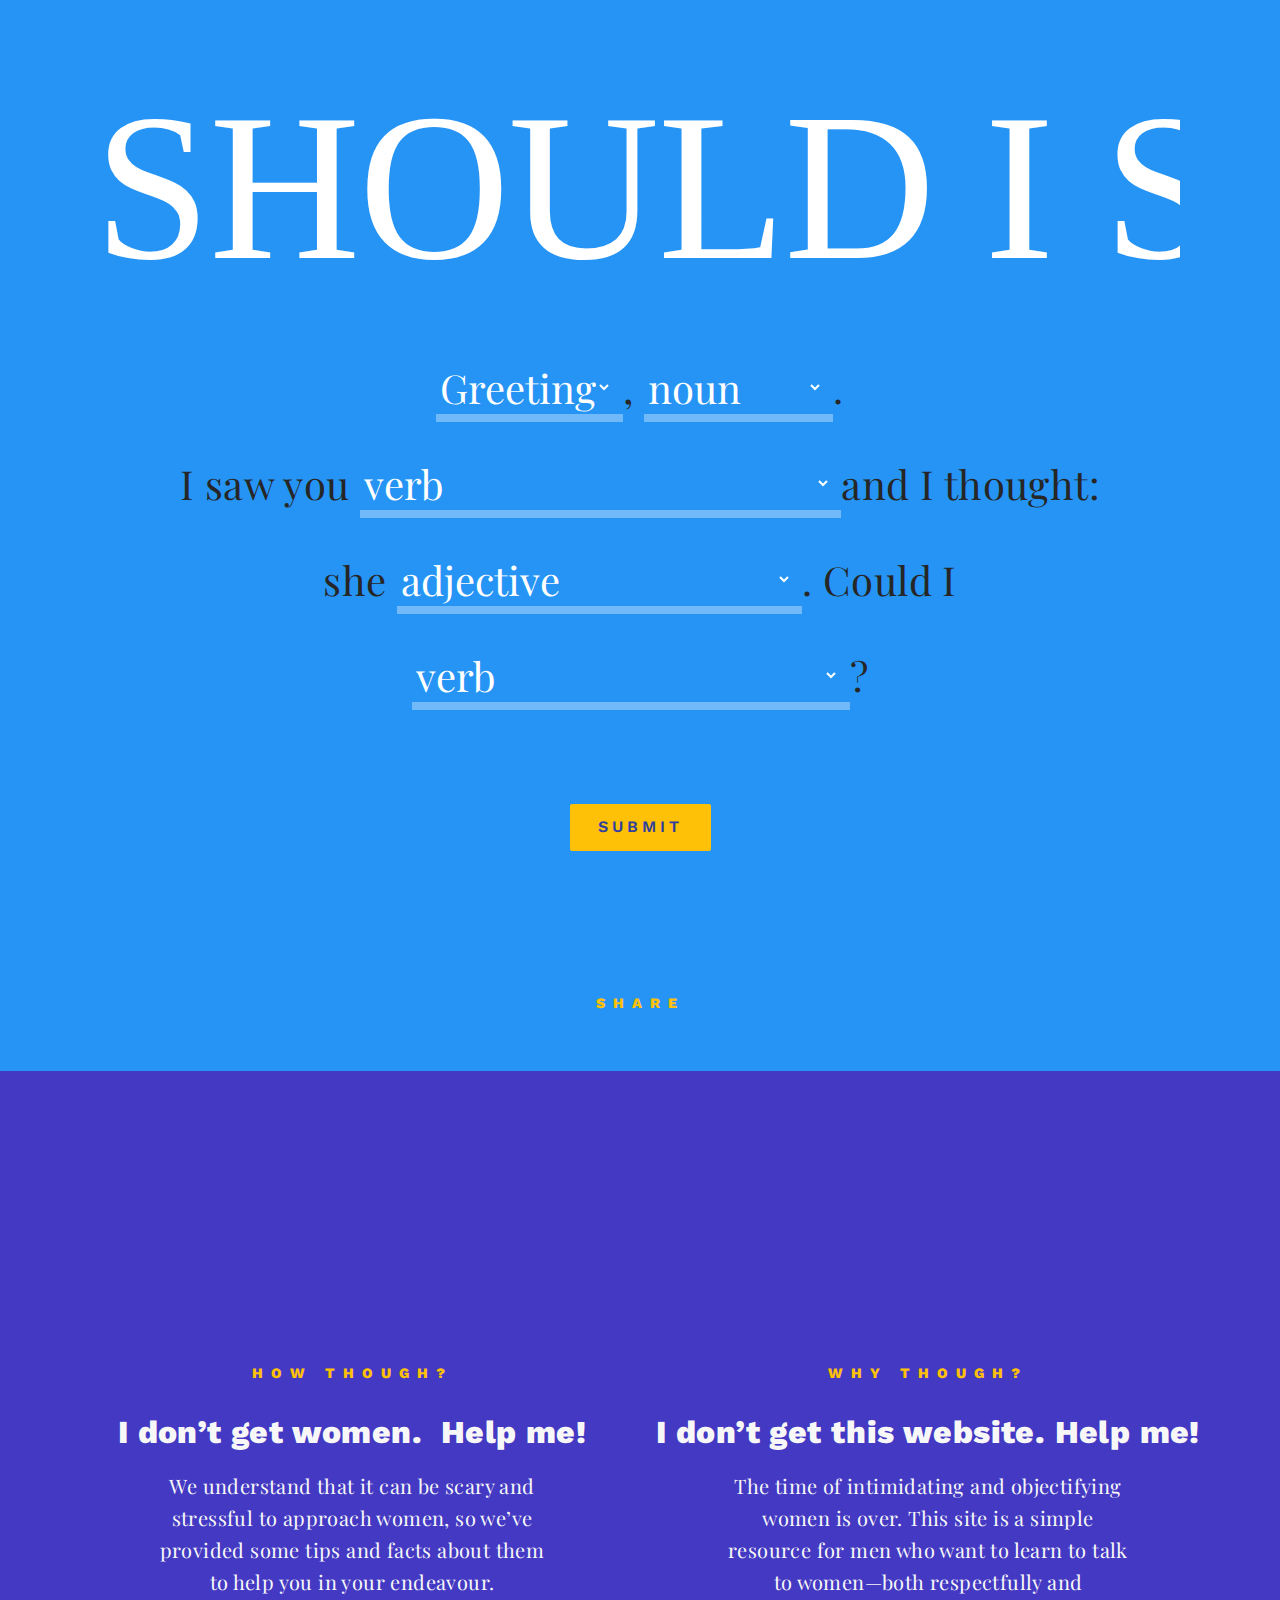
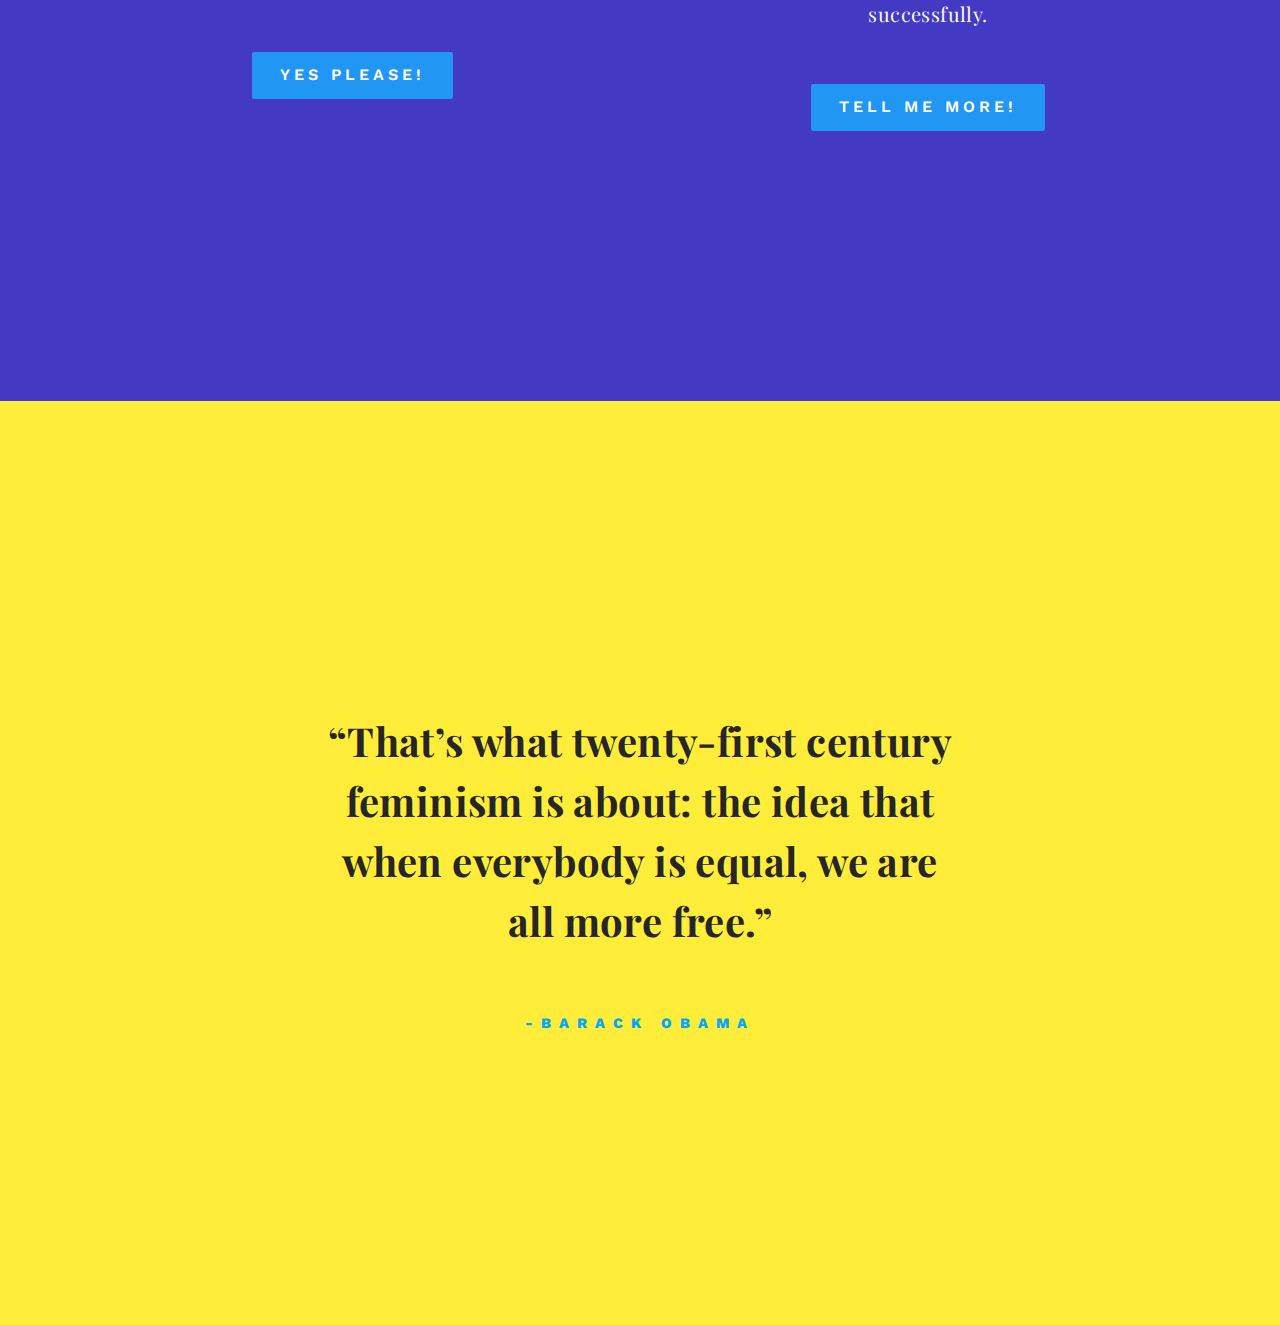
==== index.html @ cc2ca3e3 "Adds logo and corresponding responsive updates" ====
<!DOCTYPE html>
<html>
<head>
	<meta charset="utf-8">
	<meta name="viewport" content="width=device-width, initial-scale=1" shrink-to-fit="no">
	<meta property="og:url" content="http://www.shouldisaythat.com/"/>
	<meta property="og:type" content="article"/>
	<meta property="og:title" content="Am I a cool person or a bozo? Find out!"/>
	<meta property="og:description" content="Helping helpless men help themselves."/>
	<meta property="og:image" content="./images/og.png"/>
	<title>Should I Say That?</title>
	<link rel="stylesheet" type="text/css" href="./css/normalize.css">
	<link rel="stylesheet" type="text/css" href="./css/grid.css">
	<link rel="stylesheet" type="text/css" href="./css/styles.css">
	<link rel="stylesheet" type="text/css" href="./css/responsive.css">
	<script type="text/javascript" src="jquery.min.js"></script>
	<script type="text/javascript" src="https://platform-api.sharethis.com/js/sharethis.js#property=5afccebac3d29a001129f3a8&product=inline-share-buttons"></script>
</head>
<body>
	<section>
		<a href="http://www.shouldisaythat.com/">
			<img class="logo" src="./images/logo.svg" alt="Should I Say That?">
		</a>
		<section class="mad-lib">
			<div class="container">
				<div class="row">
					<div class="col-12">
						<p class="text-largest">
							<span class="styled-select">
							<select>
							    <option value="" disabled selected>Greeting</option>
							    <option data-rating="2" value="Hi">Hi</option>
							    <option data-rating="1" value="Hey">Hey</option>
							    <option data-rating="0" value="Howdy">Howdy</option>
							    <option data-rating="-1" value="Yo">Yo</option>    
							    <option data-rating="-2" value="Ay">Ay</option>
							    <option data-rating="-3" value="Sup">Sup</option>    
							</select>
						</span>
						,
						<span class="styled-select">
						  	<select>
							    <option value="" disabled selected>noun</option>
							    <option data-rating="2" value="there">there</option>
							    <option data-rating="1" value="miss">miss</option>
							    <option data-rating="0" value="beautiful">beautiful</option>
							    <option data-rating="-1" value="girl">girl</option>	
							    <option data-rating="-2" value="sweetie">sweetie</option>
							    <option data-rating="-3" value="baby">baby</option>
							    <option data-rating="-4" value="ho">ho</option>
						  	</select>
						</span>
						. 
						<br>I saw you
						<span class="styled-select">
							<select>
								<option value="" disabled selected>verb
								</option>
							    <option data-rating="3" value="reading my favorite book">reading my favorite book</option>
							    <option data-rating="2" value="smiling">smiling</option>
							    <option data-rating="1" value="joking with your friends">joking with your friends</option>
							    <option data-rating="0" value="over there">over there</option>
							    <option data-rating="-1" value="glancing my way">glancing my way</option>
							    <option data-rating="-2" value="acting drunk">acting drunk</option>
							    <option data-rating="-3" value="looking thirsty">looking thirsty</option>
							</select>	
						</span>
						 
						and I thought: she
						<span class="styled-select">
							<select>
								<option value="" disabled selected>adjective
								</option>
							    <option data-rating="3" value="seems pretty cool">seems pretty cool</option>
							    <option data-rating="2" value="has good taste">has good taste</option>
							    <option data-rating="1" value="seems interesting">seems interesting</option>
							    <option data-rating="0" value="is gorgeous">is gorgeous</option>
							    <option data-rating="-1" value="is totally my type">is totally my type</option>
							    <option data-rating="-2" value="is fine as hell">is fine as hell</option>
							    <option data-rating="-3" value="is dying to talk to me">is dying to talk to me</option>
							</select>
						</span>
						.
						Could I
						<span class="styled-select">
							<select>
								<option value="" disabled selected>verb
								</option>
								<option data-rating="2" value="ask your name">ask your name</option>
								<option data-rating="1" value="introduce myself">introduce myself</option>
								<option data-rating="0" value="take you out sometime">take you out sometime</option>
								<option data-rating="-1" value="buy you a drink">buy you a drink</option>
								<option data-rating="-2" value="get your number">get your number</option>
								<option data-rating="-3" value="get your Snapchat">get your Snapchat</option>
							</select>
						</span>
						?
						</p>
						<button class="submit">Submit</button>
						<div class="results">
							<div class="good-results">
								<h5>Your Results:</h5>
								<h2>Go for it, man!</h2>
								<p class="text-large">You’re a regular Ron Swanson! Just remember; if she says no thanks, be nice and move along.</p>
							</div>
							<div class="neutral-results">
								<h5>Your Results:</h5>
								<h2>Meh, I guess.</h2>
								<p class="text-large">You're pretty okay! Not the worst, but not the best. Keep in mind that she has interests, passions, and capabilities and try to learn more about her as a person (and not a thing).</p> 
							</div>
							<div class="bad-results">
								<h5>Your Results:</h5>
								<h2>Seriously?</h2>
								<p class="text-large">Yikes! Seems like you need some help, friendo. Check out some of our tips for talking to women <a href="http://www.shouldisaythat.com/how">here</a>.</p> 
							</div>
						</div>
					</div>
					<h5>Share</h5>
					<div class="sharethis-inline-share-buttons"></div>
				</div>
			</div>
		</section>
	</section>
	<section class="material-blue">
		<div class="container">
			<div class="row aniview" data-av-animation="fadeIn">
				<div class="col-6 content-block first">
					<h5>How though?</h5>
					<h3>I don’t get women.  Help me!</h3>
					<p>We understand that it can be scary and stressful to approach women, so we’ve provided some tips and facts about them to help you in your endeavour.</p>
					<button>
						<a href="http://www.shouldisaythat.com/how">Yes please!
						</a>
					</button>
				</div>
				<div class="col-6 content-block">
					<h5>Why though?</h5>
					<h3>I don’t get this website. Help me!</h3>
					<p>The time of intimidating and objectifying women is over. This site is a simple resource for men who want to learn to talk to women—both respectfully and successfully.</p>
					<button>
						<a href="http://www.shouldisaythat.com/why">Tell me more!
						</a>
					</button>
				</div>
			</div>
		</div>
	</section>
	<section class="footer">
		<div class="container">
			<div class="row">
				<div class="col-12">
					<p class="text-largest bold">“That’s what twenty-first century feminism is about: the idea that when everybody is equal, we are all more free.”</p>
					<h5>-Barack Obama</h5>
				</div>
			</div>
		</div>
	</section>

	<script src="https://code.jquery.com/jquery-3.3.1.min.js" integrity="sha256-FgpCb/KJQlLNfOu91ta32o/NMZxltwRo8QtmkMRdAu8="
	crossorigin="anonymous"></script>
		
	<script>

	$(document).ready(function(){
	  
		$('button.submit').click(function(){

			$('.good-results, .neutral-results, .bad-results').slideUp(400, function() {

				var dataRatings = [];

				$(':selected').each(function(){
				  dataRatings.push($(this).data('rating'));
				});

				var ratingTotal = dataRatings.reduce(function(acc, val) { return acc + val; });

				if (ratingTotal > 4) {
				  $('.good-results').slideDown();
				}
				else if(ratingTotal > -2) {
				  $('.neutral-results').slideDown();

				} else {
				  $('.bad-results').slideDown();
				}

			});

		});

	});

	</script>

</body>
</html>
---- css/grid.css ----
/* Fluid Grid based on float */

:root {
  --r-grid-unit: calc(100% / 12);
}

html {
  box-sizing: border-box;
}
*,* :before, *:after {
  box-sizing: inherit;
}

.container::after,
.container::before,
.row::after,
.row::before {
  display: table;
  content: " ";
}

.container::after,
.row::after {
  clear: both;
}

.container {
  padding: 0 1rem;
  margin: 0 auto;
  width: 90%;
}

.row {
  margin: 0 -1rem;
}

[class*="col-"] {
  float: left;
  position: relative;
  min-height: 1px;
  padding-right: 1rem;
  padding-left: 1rem;
}

.col-1 {
  width: calc(var(--r-grid-unit) * 1);
}

.col-2 {
  width: calc(var(--r-grid-unit) * 2);
}

.col-3 {
  width: calc(var(--r-grid-unit) * 3);
}

.col-4 {
  width: calc(var(--r-grid-unit) * 4);
}

.col-5 {
  width: calc(var(--r-grid-unit) * 5);
}

.col-6 {
  width: calc(var(--r-grid-unit) * 6);
}

.col-7 {
  width: calc(var(--r-grid-unit) * 7);
}

.col-8 {
  width: calc(var(--r-grid-unit) * 8);
}

.col-9 {
  width: calc(var(--r-grid-unit) * 9);
}

.col-10 {
  width: calc(var(--r-grid-unit) * 10);
}

.col-11 {
  width: calc(var(--r-grid-unit) * 11);
}

.col-12 {
  width: 100%;
}

.navtoggle {
  display: hidden;
  outline: none;
}
---- css/styles.css ----
@import url("https://fonts.googleapis.com/css?family=Playfair+Display:400,900");
@import url("https://fonts.googleapis.com/css?family=Work+Sans:400,700,800");


:root {
	--r-grid-unit: calc(100% / 12);
}

body {
	color: #262626;
	text-align: center;
	/*background: -webkit-linear-gradient(top, #FF7738 0%,#ff8b4d 100%);*/
	background: #2594f5;
}

h1 {
	font-family: 'Work Sans', sans-serif;
	font-weight: 900;
	font-size: 6.5rem;
	padding: 2.5vh 0 0 0;
	color: #fbfdff;
}

h2 {
	font-family: 'Work Sans', sans-serif;
	font-weight: 800;
	font-size: 2.5rem;
	letter-spacing: .025rem;
	margin-bottom: -0.25rem;
	color: #fbfdff;
}

h3 {
	font-family: 'Work Sans', sans-serif;
	font-weight: 800;
	font-size: 2rem;
	letter-spacing: .025rem;
}

h4 {
	font-family: 'Work Sans', sans-serif;
	font-weight: 800;
	font-size: 1.125rem;
	letter-spacing: .35rem;
	text-transform: uppercase;
	line-height: 1.75rem;
}

h5 {
	font-family: 'Work Sans', sans-serif;
	font-weight: 800;
	font-size: .9rem;
	letter-spacing: .5rem;
	text-transform: uppercase;
	color: #FFC107;
}

p {
	font-family: 'Playfair Display';
	font-weight: 400;
	font-size: 1.25rem;
	letter-spacing: .025rem;
	display: inline-block;
	line-height: 2rem;
}

a {
	text-decoration: none;
	color: inherit;
}

button {
	font-family: 'Work Sans', sans-serif;
	font-weight: 600;
	letter-spacing: .25rem;
	text-transform: uppercase;
	font-size: 1rem;
	padding: 14px 28px;
	background-color: #2196f3;
	color: #ffffff;
	border: none;
	display: block;
	margin: 0 auto;
	border-radius: 2px;
	transition-duration: 0.4s;
	cursor: pointer;
}

button:hover {
    box-shadow: 0 6px 20px 0 rgba(0,0,0,0.18), 0 17px 50px 0 rgba(0,0,0,0.14);
    background-color: #03a9f4;
    transform: scale(1:1);
}

button a {
	color: #ffffff;
	background-color: transparent;
	font-weight: 600;
}

.logo {
    padding: 12vh 0 4vh 0;
    min-width: 120vh;
}

.good-results, .bad-results, .neutral-results {
	display: none;
}

.results a {
	color: #471fb9;
	font-weight: bold;
	cursor: pointer;
	text-decoration: none;
	border-bottom: 6px solid rgba(255, 255, 255, .65);	
}

.bg-shape-left {
	position: absolute;
	z-index: -1;
	top: 50px;
	left: -550px;
	right: 0;
	margin: auto;
	opacity: .15;
	min-width: 115%;
}

.bg-shape-right {
	position: absolute;
	z-index: -1;
	top: 1650px;
	left: 0;
	right: -650px;
	margin: auto;
	opacity: .25;
	max-width: 60%;
}

.bg-shape-center {
	position: absolute;
	z-index: -1;
	top: -450px;
	right: -300px;
	margin: auto;
	opacity: .25;
	max-width: 95%;
}

.material-blue {
	background-color: #4339c3;
}

.bold {
	font-weight: bold;
}

.styled-select {
  height: 1.25rem;
  overflow: hidden;
  width: 30%;
  border-bottom: 8px solid rgba(255, 255, 255, .35);
}

.styled-select select {
  background: transparent;
  border: none;
  display: inline;
  outline: none;
  color: #ffffff;
  padding: 0;
  font-size: 2.5rem;
  font-family: 'Playfair Display';
  font-weight: 400;
}

.text-largest {
	font-size: 2.5rem;
	line-height: 3.75rem;
	display: inline-block;
}

.text-large {
	font-size: 1.75rem;
	display: inline-block;
	line-height: 2.75rem;
}

.mad-lib {
	margin: 4vh 10vh;
}

.mad-lib p {
	line-height: 6rem;
	margin-top: 0;
}

.mad-lib button {
	background: #FFC107;
	color: #303f9f;
	margin-top: 2.5rem;
}

.mad-lib button:hover {
	background-color: #ffeb3b;
}

.submit {
	margin-top: 10vh;
}

.results {
	margin: 6vh 0;
	padding: 2vh 0;
}

.results p {
	max-width: 65%;
	line-height: 2.75rem;
	padding-top: 2vh;
}

.results h3 {
	margin-bottom: -.025rem;
}

.footer {
	padding: 30vh 30vh;
	background-color: #ffed3a;
}

.footer h5 {
	color: #03a9f4;
}

.content-block {
	margin-top: 30vh;
	margin-bottom: 30vh;
	color: #f7f7f7;
}

.content-block h3 {
	margin-bottom: -.025rem;
}

.content-block p {
	margin-bottom: 6vh;
	max-width: 75%;
}

.long-form {
	margin-top: 8vh;
	margin-bottom: 8vh;
}

.long-form p {
	max-width: 65%;
	margin-bottom: 15vh;
}

.long-form h3 {
	margin-bottom: -.025rem;
}

.long-form img {
	max-width: 30vh;
	margin-top: -8vh;
}

.long-form a {
	color: #471fb9;
	font-weight: bold;
	cursor: pointer;
	text-decoration: none;
	border-bottom: 6px solid rgba(255, 255, 255, .65);
}

.white {
	background-color: #fbfdff;
}

.fact {
	margin-bottom: 20vh;
}

.fact p {
	max-width: 60%;
}

.hero h1 {
	color: #6c7d8c;
}

div#st-1 .st-btn[data-network='facebook'] {
    background-color: #25468c;
}

div#st-1 .st-btn[data-network='twitter'] {
    background-color: #56b6ff;
}

div#st-1 .st-btn[data-network='email'] {
    background-color: #ffb74d;
}

div#st-1 .st-btn {
	margin-bottom: 15vh;
}
---- css/responsive.css ----
/* Media Queries to handle small desktop */

@media only screen and (max-width: 1020px) {

    .container {
      width: 100%;
    }

    [class*="col-"] {
        width: 100%;
    }

    h1 {
      font-size: 5rem;
    }

    .styled-select select {
      font-size: 2rem;
    }

    .text-largest {
      font-size: 2.125rem;
      line-height: 2.75rem;
    }

    .content-block {
      margin-top: 0;
    }

    .first {
      margin-top: 30vh;
    }

    .footer {
      padding: 20vh 20vh;
    }

    .mad-lib {
      padding: 0 2vh;
    }
}

@media only screen and (max-width: 900px) {

    .container {
      width: 100%;
    }

    [class*="col-"] {
        width: 100%;
    }

    .logo {
      min-width: 90vh;
    }

    h1 {
      font-size: 4.5rem;
    }

    .styled-select select {
      font-size: 2rem;
    }

    .text-largest {
      font-size: 2.125rem;
      line-height: 2.825rem;
    }
/*
    .mad-lib {
      margin: 8vh 12vh;
    }*/
}

@media only screen and (max-width: 845px) {

    .container {
      width: 100%;
    }

    .logo {
        max-width: 75vh;
        min-width: 40vh;
    }

    h1 {
      font-size: 3.925rem;
    }

    .styled-select select {
      font-size: 1.925rem;
    }

    .text-largest {
      font-size: 1.925rem;
      line-height: 2.5rem;
    }

    .mad-lib {
      padding: 0 3vh;
    }

    .mad-lib p {
      margin: 0;
      line-height: 2.5;
    }

    .footer {
      padding: 20vh 12vh;
    }
}

@media only screen and (max-width: 690px) {

    .container {
      width: 100%;
    }

    .logo {
        max-width: 60vh;
        min-width: 40vh;
    }

    .mad-lib {
      margin: 2vh 4vh;
    }

    .mad-lib p {
      line-height: 3.5rem;
    }

    .styled-select select {
      margin-bottom: 4.5vh;
    }

    .long-form p {
      max-width: 90%;
    }

    h1 {
      font-size: 3.125rem;
    }

    h2 {
      font-size: 1.625rem;
    }

    h3 {
      font-size: 1.5rem;
    }

    h5 {
      font-size: .85rem;
      line-height: 1.25rem;
    }

    p {
      font-size: 1.125rem;
      line-height: 1.825rem;
    }

    .footer {
      padding: 16vh 8vh;
    }

}

@media only screen and (max-width: 490px) {

    .container {
      width: 100%;
    }

    .logo {
    max-width: 45vh;
    min-width: 40vh;
}

    button {
      font-size: .85rem;
      padding: 14px 26px;
      min-width: 75vw;
    }

    h1 {
      font-size: 3rem;
    }

    h2 {
      font-size: 1.75rem;
      padding-bottom: 2vh;
    }

    h3 {
      font-size: 1.5rem;
    }

    h5 {
      font-size: .85rem;
      line-height: 1.25rem;
    }

    .footer {
      padding: 12vh 4vh;
    }

    .styled-select select {
      font-size: 1.5rem;
    }

    .text-largest {
      font-size: 1.5rem;
      line-height: 2rem;
    }

    .text-large {
      font-size: 1.25rem;
      line-height: 2rem;
    }

    .content-block {
      margin-top: 0;
      margin-bottom: 16vh;
    }

    .first {
      margin-top: 16vh;
    }

    .mad-lib {
      margin: 2vh 0;
    }

    *.results {
      margin: 0;
    }

    .mad-lib p {
      line-height: 2.25rem;
    }

    .results p {
      line-height: 1.75rem;
      margin: 0 0 4vh 0;
      max-width: 100%;
    }

    .fact {
      margin-bottom: 10vh;
    }
    
    .fact p {
      max-width: 85%;
    }

    .long-form p {
      margin-bottom: 7vh;
    }

    .long-form img {
      min-width: 8vh;
      max-width: 30vh
      margin-top: 3vh;
      margin-bottom: 1.5vh;
    }

    .long-form a {
      border-bottom: 6px solid rgba(33, 150, 243, .5);
    }

    .content-block p {
      margin-bottom: 6vh;
      max-width: 85%;
    }

}
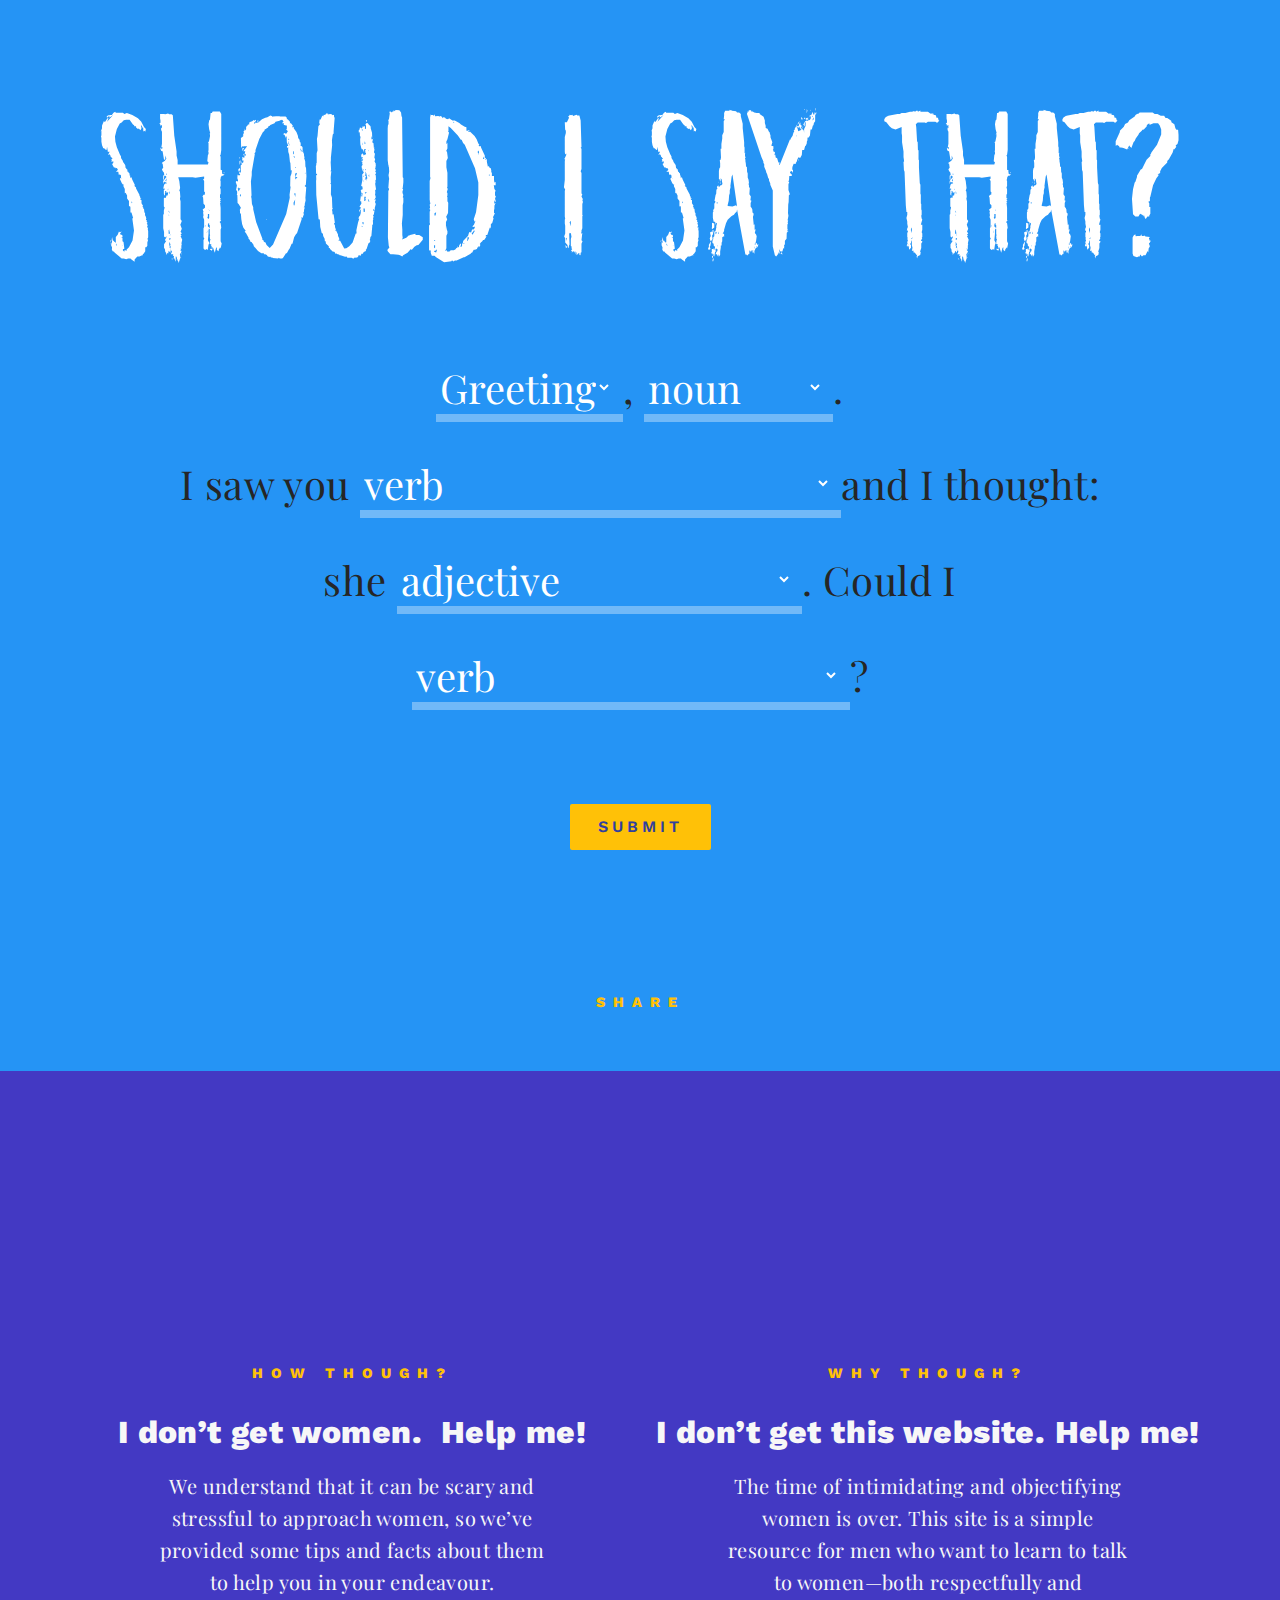
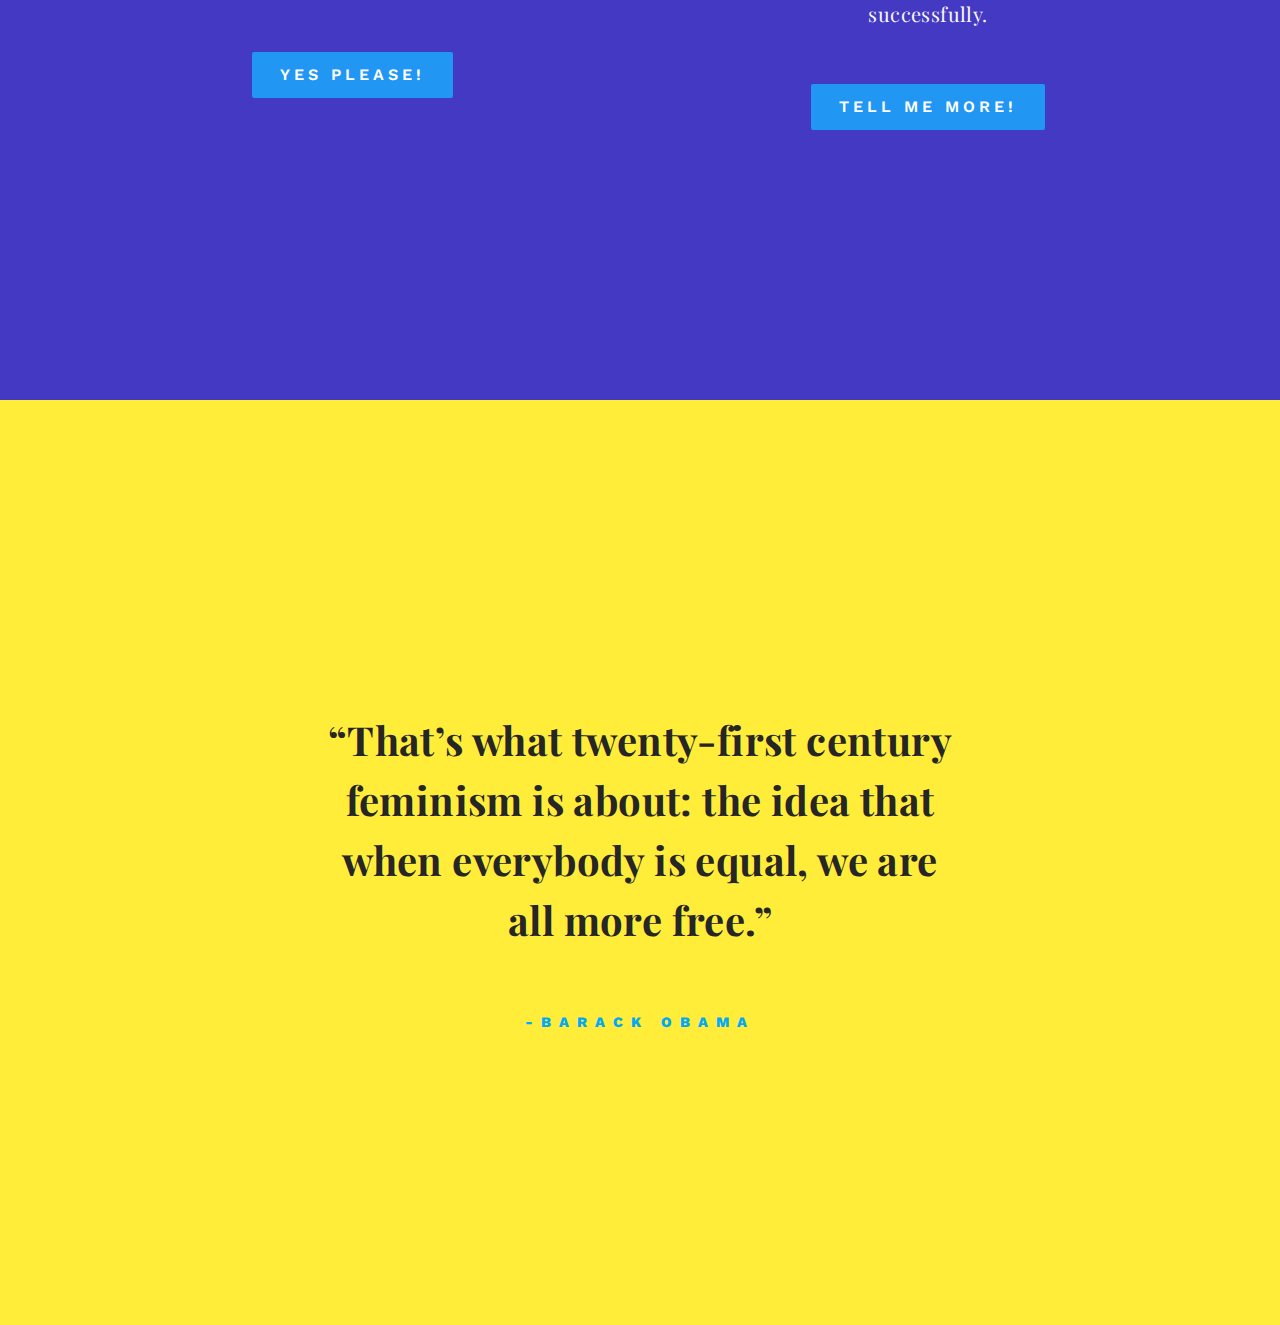
==== commit 9c703f50: "Adds updates to the og meta tag content" ====
--- a/index.html
+++ b/index.html
@@ -5,9 +5,9 @@
 	<meta name="viewport" content="width=device-width, initial-scale=1" shrink-to-fit="no">
 	<meta property="og:url" content="http://www.shouldisaythat.com/"/>
 	<meta property="og:type" content="article"/>
-	<meta property="og:title" content="Am I a cool person or a bozo? Find out!"/>
+	<meta property="og:title" content="Are you a cool guy or a bozo? Find out!"/>
 	<meta property="og:description" content="Helping helpless men help themselves."/>
-	<meta property="og:image" content="./images/og.png"/>
+	<meta property="og:image" content=".http://www.shouldisaythat.com/images/og.png"/>
 	<title>Should I Say That?</title>
 	<link rel="stylesheet" type="text/css" href="./css/normalize.css">
 	<link rel="stylesheet" type="text/css" href="./css/grid.css">
@@ -19,7 +19,7 @@
 <body>
 	<section>
 		<a href="http://www.shouldisaythat.com/">
-			<img class="logo" src="./images/logo.svg" alt="Should I Say That?">
+			<img class="logo" src="./images/logo.svg" alt="Should I Say That Logo">
 		</a>
 		<section class="mad-lib">
 			<div class="container">
--- a/css/styles.css
+++ b/css/styles.css
@@ -101,6 +101,11 @@
 .logo {
     padding: 12vh 0 4vh 0;
     min-width: 120vh;
+    font-family: 'Work Sans', sans-serif;
+	font-weight: 800;
+	font-size: 2.5rem;
+	letter-spacing: .025rem;
+	color: #fbfdff;
 }
 
 .good-results, .bad-results, .neutral-results {
--- a/css/responsive.css
+++ b/css/responsive.css
@@ -172,8 +172,7 @@
     }
 
     .logo {
-    max-width: 45vh;
-    min-width: 40vh;
+    width: 325px;
 }
 
     button {
